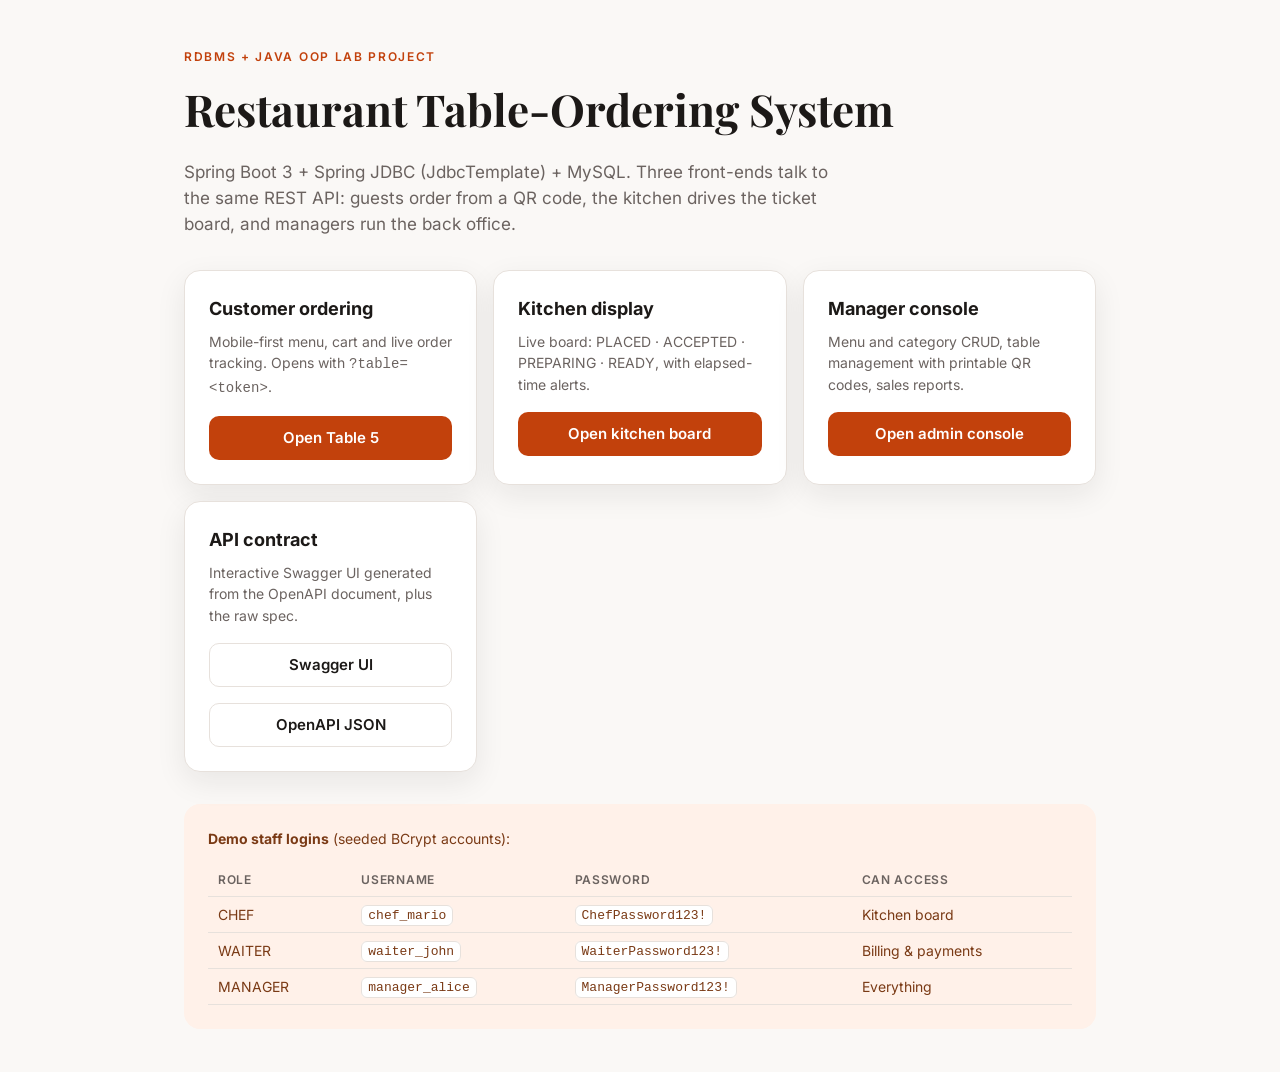
==== src/main/resources/static/index.html @ c3baa916 "Initial commit: QR restaurant table-ordering system (RDBMS + Java OOP) Spring Boot 3 + Spring JDBC J" ====
<!DOCTYPE html>
<html lang="en">
<head>
<meta charset="UTF-8">
<meta name="viewport" content="width=device-width, initial-scale=1">
<title>Restaurant Table-Ordering System</title>
<link rel="stylesheet" href="fonts/fonts.css">
<style>
  :root{
    --accent:#c2410c; --accent-soft:#fff1e9; --ink:#1c1917; --muted:#6b6360;
    --bg:#faf8f6; --card:#ffffff; --line:#e7e1dc;
    --s1:8px; --s2:16px; --s3:24px; --s4:32px; --s6:48px;
    --radius:16px; --shadow:0 10px 30px rgba(28,25,23,.08);
  }
  *{box-sizing:border-box}
  body{
    margin:0; background:var(--bg); color:var(--ink);
    font-family:'Inter',system-ui,-apple-system,sans-serif;
    line-height:1.55; -webkit-font-smoothing:antialiased;
  }
  .wrap{max-width:960px;margin:0 auto;padding:var(--s6) var(--s3) var(--s6)}
  .eyebrow{
    text-transform:uppercase;letter-spacing:.14em;font-size:12px;font-weight:600;
    color:var(--accent);margin:0 0 var(--s1)
  }
  h1{font-family:'Playfair Display',Georgia,serif;font-size:clamp(30px,5vw,44px);margin:0 0 var(--s2);font-weight:700}
  .lede{color:var(--muted);font-size:17px;margin:0 0 var(--s4);max-width:60ch}
  .grid{display:grid;gap:var(--s2);grid-template-columns:repeat(auto-fit,minmax(260px,1fr))}
  .card{
    background:var(--card);border:1px solid var(--line);border-radius:var(--radius);
    padding:var(--s3);box-shadow:var(--shadow);display:flex;flex-direction:column;gap:var(--s1)
  }
  .card h2{font-size:18px;margin:0}
  .card p{margin:0;color:var(--muted);font-size:14px}
  .btn{
    display:inline-flex;align-items:center;justify-content:center;gap:var(--s1);
    min-height:44px;padding:0 var(--s2);border-radius:10px;text-decoration:none;
    font-weight:600;font-size:15px;border:1px solid transparent;margin-top:var(--s1);
  }
  .btn-primary{background:var(--accent);color:#fff}
  .btn-primary:hover{filter:brightness(1.08)}
  .btn-ghost{border-color:var(--line);color:var(--ink);background:transparent}
  .btn:focus-visible{outline:3px solid var(--accent-soft);outline-offset:2px}
  .note{
    margin-top:var(--s4);background:var(--accent-soft);border-radius:var(--radius);
    padding:var(--s3);font-size:14px;color:#7a3a15
  }
  .note code{background:#fff;padding:2px 6px;border-radius:6px;font-size:13px;border:1px solid var(--line)}
  table{border-collapse:collapse;width:100%;margin-top:var(--s2);font-size:14px}
  th,td{text-align:left;padding:6px 10px;border-bottom:1px solid var(--line)}
  th{color:var(--muted);font-weight:600;font-size:12px;text-transform:uppercase;letter-spacing:.06em}
  a{color:var(--accent)}
</style>
</head>
<body>
<div class="wrap">
  <p class="eyebrow">RDBMS + Java OOP lab project</p>
  <h1>Restaurant Table-Ordering System</h1>
  <p class="lede">
    Spring Boot 3 + Spring JDBC (JdbcTemplate) + MySQL. Three front-ends talk to the same
    REST API: guests order from a QR code, the kitchen drives the ticket board, and managers
    run the back office.
  </p>

  <div class="grid">
    <div class="card">
      <h2>Customer ordering</h2>
      <p>Mobile-first menu, cart and live order tracking. Opens with <code>?table=&lt;token&gt;</code>.</p>
      <a class="btn btn-primary" href="customer/index.html?table=tok_tbl_05_e5b4a32109876543">Open Table 5</a>
    </div>
    <div class="card">
      <h2>Kitchen display</h2>
      <p>Live board: PLACED · ACCEPTED · PREPARING · READY, with elapsed-time alerts.</p>
      <a class="btn btn-primary" href="kitchen/">Open kitchen board</a>
    </div>
    <div class="card">
      <h2>Manager console</h2>
      <p>Menu and category CRUD, table management with printable QR codes, sales reports.</p>
      <a class="btn btn-primary" href="admin/">Open admin console</a>
    </div>
    <div class="card">
      <h2>API contract</h2>
      <p>Interactive Swagger UI generated from the OpenAPI document, plus the raw spec.</p>
      <a class="btn btn-ghost" href="swagger-ui.html">Swagger UI</a>
      <a class="btn btn-ghost" href="api-docs">OpenAPI JSON</a>
    </div>
  </div>

  <div class="note">
    <strong>Demo staff logins</strong> (seeded BCrypt accounts):
    <table>
      <tr><th>Role</th><th>Username</th><th>Password</th><th>Can access</th></tr>
      <tr><td>CHEF</td><td><code>chef_mario</code></td><td><code>ChefPassword123!</code></td><td>Kitchen board</td></tr>
      <tr><td>WAITER</td><td><code>waiter_john</code></td><td><code>WaiterPassword123!</code></td><td>Billing &amp; payments</td></tr>
      <tr><td>MANAGER</td><td><code>manager_alice</code></td><td><code>ManagerPassword123!</code></td><td>Everything</td></tr>
    </table>
  </div>
</div>
</body>
</html>
---- src/main/resources/static/fonts/fonts.css ----
﻿/* Local font bundle - Google Fonts woff2 files vendored locally so the app works offline. */
@font-face {
  font-family: 'Inter';
  font-style: normal;
  font-weight: 400;
  font-display: swap;
  src: url(inter-latin-ext-1.woff2) format('woff2');
  unicode-range: U+0100-02BA, U+02BD-02C5, U+02C7-02CC, U+02CE-02D7, U+02DD-02FF, U+0304, U+0308, U+0329, U+1D00-1DBF, U+1E00-1E9F, U+1EF2-1EFF, U+2020, U+20A0-20AB, U+20AD-20C4, U+2113, U+2C60-2C7F, U+A720-A7FF;
}
@font-face {
  font-family: 'Inter';
  font-style: normal;
  font-weight: 400;
  font-display: swap;
  src: url(inter-latin-2.woff2) format('woff2');
  unicode-range: U+0000-00FF, U+0131, U+0152-0153, U+02BB-02BC, U+02C6, U+02DA, U+02DC, U+0304, U+0308, U+0329, U+2000-206F, U+20AC, U+2122, U+2191, U+2193, U+2212, U+2215, U+FEFF, U+FFFD;
}
@font-face {
  font-family: 'Inter';
  font-style: normal;
  font-weight: 500;
  font-display: swap;
  src: url(inter-latin-ext-3.woff2) format('woff2');
  unicode-range: U+0100-02BA, U+02BD-02C5, U+02C7-02CC, U+02CE-02D7, U+02DD-02FF, U+0304, U+0308, U+0329, U+1D00-1DBF, U+1E00-1E9F, U+1EF2-1EFF, U+2020, U+20A0-20AB, U+20AD-20C4, U+2113, U+2C60-2C7F, U+A720-A7FF;
}
@font-face {
  font-family: 'Inter';
  font-style: normal;
  font-weight: 500;
  font-display: swap;
  src: url(inter-latin-4.woff2) format('woff2');
  unicode-range: U+0000-00FF, U+0131, U+0152-0153, U+02BB-02BC, U+02C6, U+02DA, U+02DC, U+0304, U+0308, U+0329, U+2000-206F, U+20AC, U+2122, U+2191, U+2193, U+2212, U+2215, U+FEFF, U+FFFD;
}
@font-face {
  font-family: 'Inter';
  font-style: normal;
  font-weight: 600;
  font-display: swap;
  src: url(inter-latin-ext-5.woff2) format('woff2');
  unicode-range: U+0100-02BA, U+02BD-02C5, U+02C7-02CC, U+02CE-02D7, U+02DD-02FF, U+0304, U+0308, U+0329, U+1D00-1DBF, U+1E00-1E9F, U+1EF2-1EFF, U+2020, U+20A0-20AB, U+20AD-20C4, U+2113, U+2C60-2C7F, U+A720-A7FF;
}
@font-face {
  font-family: 'Inter';
  font-style: normal;
  font-weight: 600;
  font-display: swap;
  src: url(inter-latin-6.woff2) format('woff2');
  unicode-range: U+0000-00FF, U+0131, U+0152-0153, U+02BB-02BC, U+02C6, U+02DA, U+02DC, U+0304, U+0308, U+0329, U+2000-206F, U+20AC, U+2122, U+2191, U+2193, U+2212, U+2215, U+FEFF, U+FFFD;
}
@font-face {
  font-family: 'Inter';
  font-style: normal;
  font-weight: 700;
  font-display: swap;
  src: url(inter-latin-ext-7.woff2) format('woff2');
  unicode-range: U+0100-02BA, U+02BD-02C5, U+02C7-02CC, U+02CE-02D7, U+02DD-02FF, U+0304, U+0308, U+0329, U+1D00-1DBF, U+1E00-1E9F, U+1EF2-1EFF, U+2020, U+20A0-20AB, U+20AD-20C4, U+2113, U+2C60-2C7F, U+A720-A7FF;
}
@font-face {
  font-family: 'Inter';
  font-style: normal;
  font-weight: 700;
  font-display: swap;
  src: url(inter-latin-8.woff2) format('woff2');
  unicode-range: U+0000-00FF, U+0131, U+0152-0153, U+02BB-02BC, U+02C6, U+02DA, U+02DC, U+0304, U+0308, U+0329, U+2000-206F, U+20AC, U+2122, U+2191, U+2193, U+2212, U+2215, U+FEFF, U+FFFD;
}
@font-face {
  font-family: 'Inter';
  font-style: normal;
  font-weight: 800;
  font-display: swap;
  src: url(inter-latin-ext-9.woff2) format('woff2');
  unicode-range: U+0100-02BA, U+02BD-02C5, U+02C7-02CC, U+02CE-02D7, U+02DD-02FF, U+0304, U+0308, U+0329, U+1D00-1DBF, U+1E00-1E9F, U+1EF2-1EFF, U+2020, U+20A0-20AB, U+20AD-20C4, U+2113, U+2C60-2C7F, U+A720-A7FF;
}
@font-face {
  font-family: 'Inter';
  font-style: normal;
  font-weight: 800;
  font-display: swap;
  src: url(inter-latin-10.woff2) format('woff2');
  unicode-range: U+0000-00FF, U+0131, U+0152-0153, U+02BB-02BC, U+02C6, U+02DA, U+02DC, U+0304, U+0308, U+0329, U+2000-206F, U+20AC, U+2122, U+2191, U+2193, U+2212, U+2215, U+FEFF, U+FFFD;
}
@font-face {
  font-family: 'Playfair Display';
  font-style: normal;
  font-weight: 600;
  font-display: swap;
  src: url(playfair-latin-ext-1.woff2) format('woff2');
  unicode-range: U+0100-02BA, U+02BD-02C5, U+02C7-02CC, U+02CE-02D7, U+02DD-02FF, U+0304, U+0308, U+0329, U+1D00-1DBF, U+1E00-1E9F, U+1EF2-1EFF, U+2020, U+20A0-20AB, U+20AD-20C4, U+2113, U+2C60-2C7F, U+A720-A7FF;
}
@font-face {
  font-family: 'Playfair Display';
  font-style: normal;
  font-weight: 600;
  font-display: swap;
  src: url(playfair-latin-2.woff2) format('woff2');
  unicode-range: U+0000-00FF, U+0131, U+0152-0153, U+02BB-02BC, U+02C6, U+02DA, U+02DC, U+0304, U+0308, U+0329, U+2000-206F, U+20AC, U+2122, U+2191, U+2193, U+2212, U+2215, U+FEFF, U+FFFD;
}
@font-face {
  font-family: 'Playfair Display';
  font-style: normal;
  font-weight: 700;
  font-display: swap;
  src: url(playfair-latin-ext-3.woff2) format('woff2');
  unicode-range: U+0100-02BA, U+02BD-02C5, U+02C7-02CC, U+02CE-02D7, U+02DD-02FF, U+0304, U+0308, U+0329, U+1D00-1DBF, U+1E00-1E9F, U+1EF2-1EFF, U+2020, U+20A0-20AB, U+20AD-20C4, U+2113, U+2C60-2C7F, U+A720-A7FF;
}
@font-face {
  font-family: 'Playfair Display';
  font-style: normal;
  font-weight: 700;
  font-display: swap;
  src: url(playfair-latin-4.woff2) format('woff2');
  unicode-range: U+0000-00FF, U+0131, U+0152-0153, U+02BB-02BC, U+02C6, U+02DA, U+02DC, U+0304, U+0308, U+0329, U+2000-206F, U+20AC, U+2122, U+2191, U+2193, U+2212, U+2215, U+FEFF, U+FFFD;
}
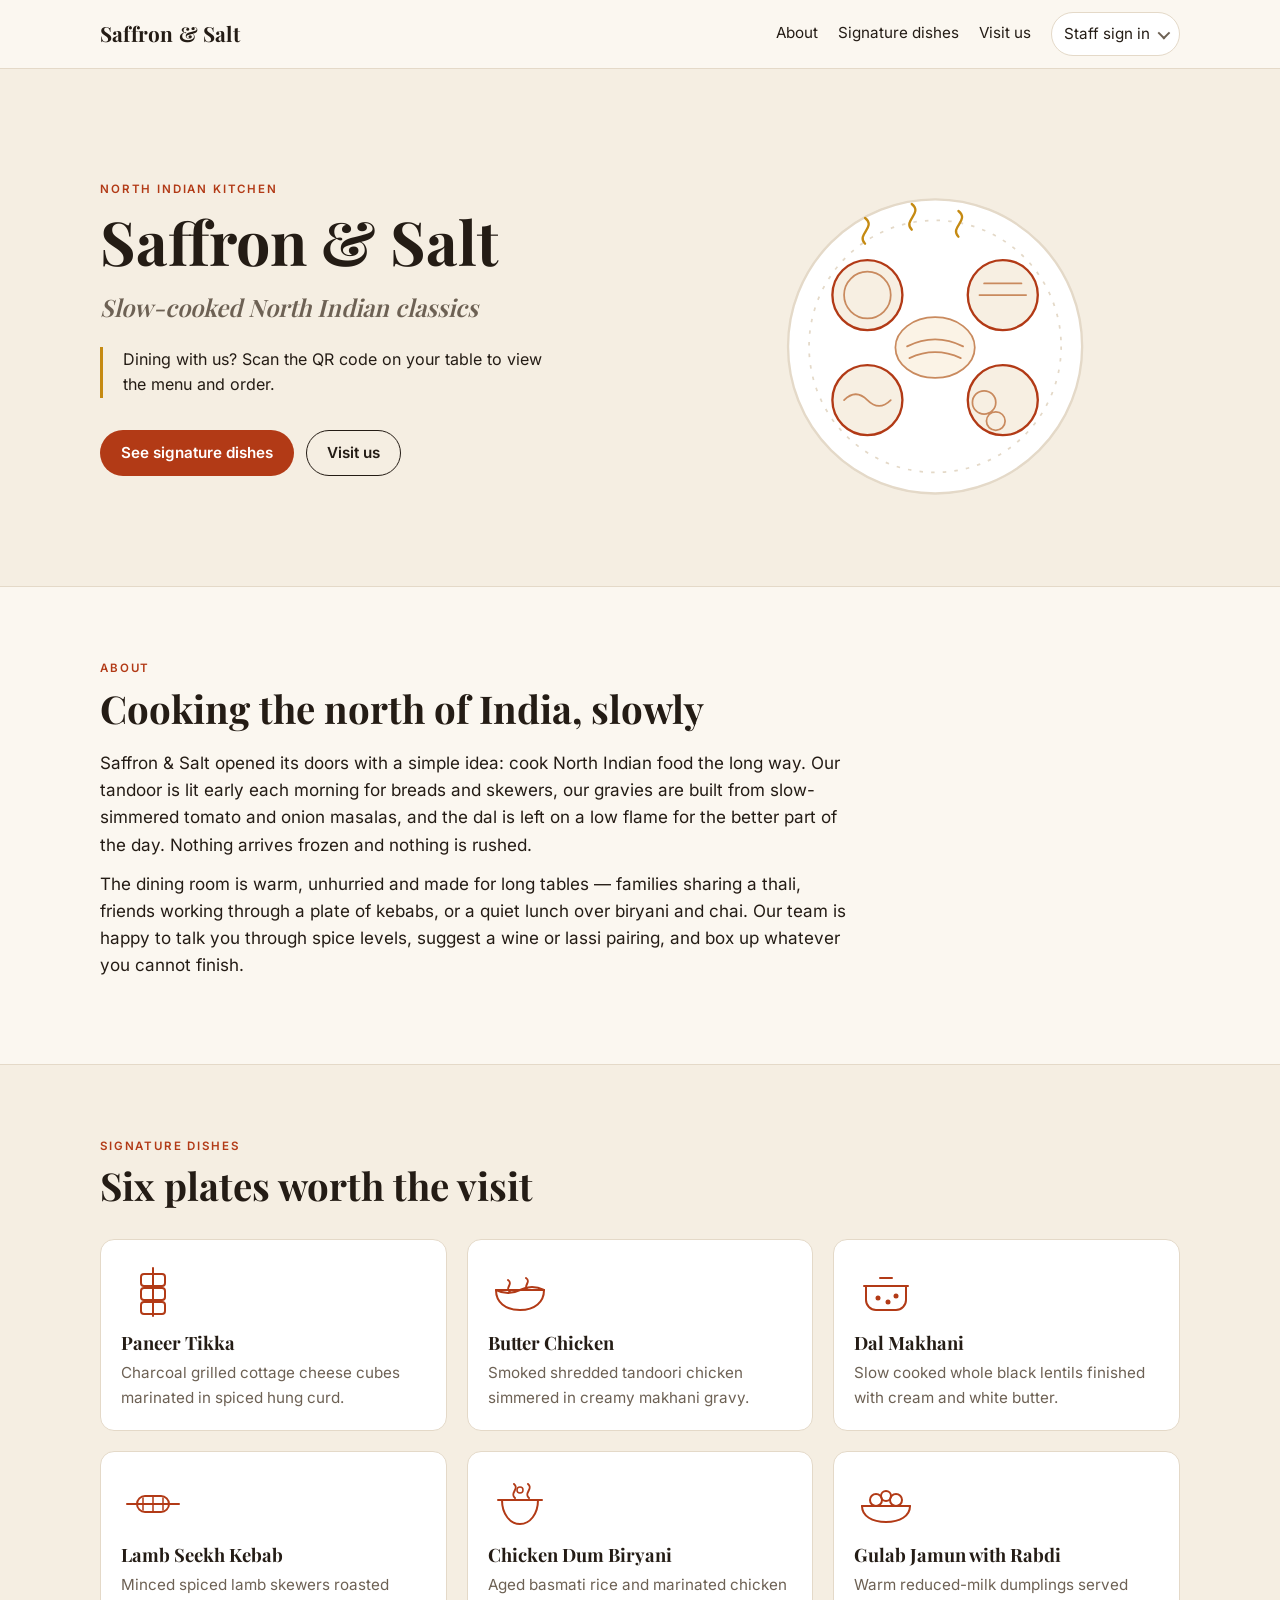
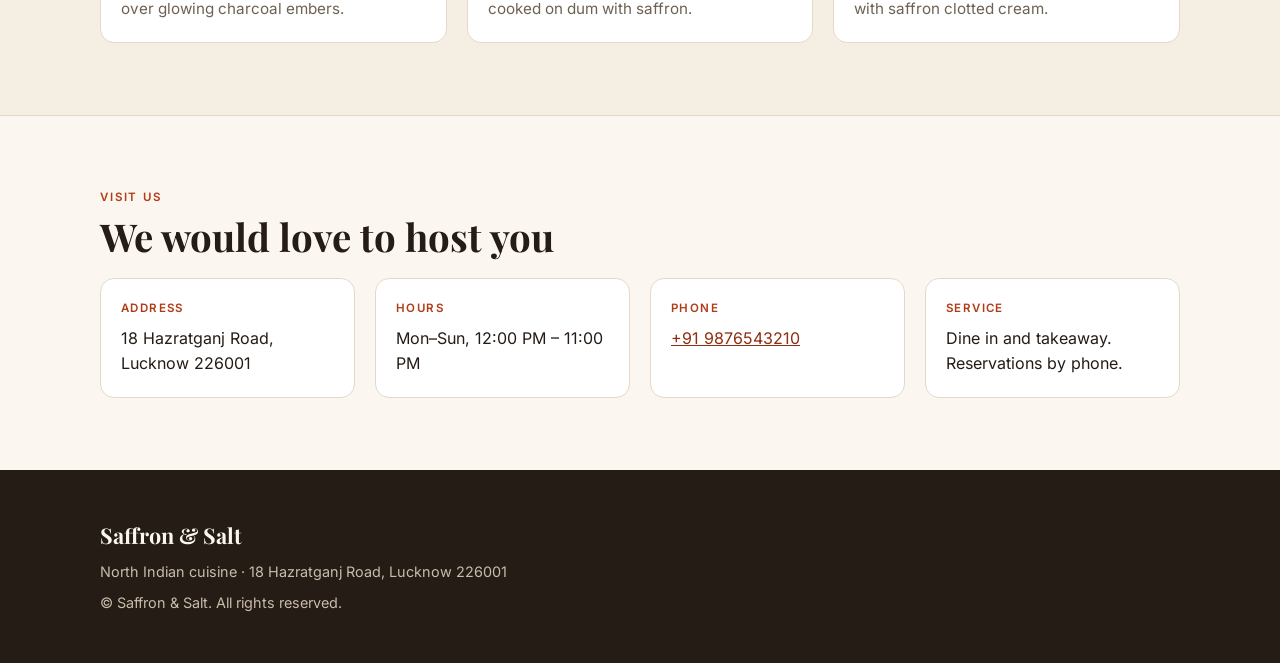
==== commit 9fd18e36: "UI revamp: landing page, kitchen board, customer scan screen - Replace public landing page with a re" ====
--- a/src/main/resources/static/index.html
+++ b/src/main/resources/static/index.html
@@ -3,98 +3,220 @@
 <head>
 <meta charset="UTF-8">
 <meta name="viewport" content="width=device-width, initial-scale=1">
-<title>Restaurant Table-Ordering System</title>
+<title>Saffron &amp; Salt &middot; Slow-cooked North Indian classics</title>
+<meta name="description" content="Saffron &amp; Salt is a North Indian restaurant serving tandoori starters, slow-cooked curries and dum biryani. Visit us at 18 Hazratganj Road, Lucknow 226001.">
 <link rel="stylesheet" href="fonts/fonts.css">
-<style>
-  :root{
-    --accent:#c2410c; --accent-soft:#fff1e9; --ink:#1c1917; --muted:#6b6360;
-    --bg:#faf8f6; --card:#ffffff; --line:#e7e1dc;
-    --s1:8px; --s2:16px; --s3:24px; --s4:32px; --s6:48px;
-    --radius:16px; --shadow:0 10px 30px rgba(28,25,23,.08);
-  }
-  *{box-sizing:border-box}
-  body{
-    margin:0; background:var(--bg); color:var(--ink);
-    font-family:'Inter',system-ui,-apple-system,sans-serif;
-    line-height:1.55; -webkit-font-smoothing:antialiased;
-  }
-  .wrap{max-width:960px;margin:0 auto;padding:var(--s6) var(--s3) var(--s6)}
-  .eyebrow{
-    text-transform:uppercase;letter-spacing:.14em;font-size:12px;font-weight:600;
-    color:var(--accent);margin:0 0 var(--s1)
-  }
-  h1{font-family:'Playfair Display',Georgia,serif;font-size:clamp(30px,5vw,44px);margin:0 0 var(--s2);font-weight:700}
-  .lede{color:var(--muted);font-size:17px;margin:0 0 var(--s4);max-width:60ch}
-  .grid{display:grid;gap:var(--s2);grid-template-columns:repeat(auto-fit,minmax(260px,1fr))}
-  .card{
-    background:var(--card);border:1px solid var(--line);border-radius:var(--radius);
-    padding:var(--s3);box-shadow:var(--shadow);display:flex;flex-direction:column;gap:var(--s1)
-  }
-  .card h2{font-size:18px;margin:0}
-  .card p{margin:0;color:var(--muted);font-size:14px}
-  .btn{
-    display:inline-flex;align-items:center;justify-content:center;gap:var(--s1);
-    min-height:44px;padding:0 var(--s2);border-radius:10px;text-decoration:none;
-    font-weight:600;font-size:15px;border:1px solid transparent;margin-top:var(--s1);
-  }
-  .btn-primary{background:var(--accent);color:#fff}
-  .btn-primary:hover{filter:brightness(1.08)}
-  .btn-ghost{border-color:var(--line);color:var(--ink);background:transparent}
-  .btn:focus-visible{outline:3px solid var(--accent-soft);outline-offset:2px}
-  .note{
-    margin-top:var(--s4);background:var(--accent-soft);border-radius:var(--radius);
-    padding:var(--s3);font-size:14px;color:#7a3a15
-  }
-  .note code{background:#fff;padding:2px 6px;border-radius:6px;font-size:13px;border:1px solid var(--line)}
-  table{border-collapse:collapse;width:100%;margin-top:var(--s2);font-size:14px}
-  th,td{text-align:left;padding:6px 10px;border-bottom:1px solid var(--line)}
-  th{color:var(--muted);font-weight:600;font-size:12px;text-transform:uppercase;letter-spacing:.06em}
-  a{color:var(--accent)}
-</style>
+<link rel="stylesheet" href="landing.css">
 </head>
 <body>
-<div class="wrap">
-  <p class="eyebrow">RDBMS + Java OOP lab project</p>
-  <h1>Restaurant Table-Ordering System</h1>
-  <p class="lede">
-    Spring Boot 3 + Spring JDBC (JdbcTemplate) + MySQL. Three front-ends talk to the same
-    REST API: guests order from a QR code, the kitchen drives the ticket board, and managers
-    run the back office.
-  </p>
-
-  <div class="grid">
-    <div class="card">
-      <h2>Customer ordering</h2>
-      <p>Mobile-first menu, cart and live order tracking. Opens with <code>?table=&lt;token&gt;</code>.</p>
-      <a class="btn btn-primary" href="customer/index.html?table=tok_tbl_05_e5b4a32109876543">Open Table 5</a>
-    </div>
-    <div class="card">
-      <h2>Kitchen display</h2>
-      <p>Live board: PLACED · ACCEPTED · PREPARING · READY, with elapsed-time alerts.</p>
-      <a class="btn btn-primary" href="kitchen/">Open kitchen board</a>
-    </div>
-    <div class="card">
-      <h2>Manager console</h2>
-      <p>Menu and category CRUD, table management with printable QR codes, sales reports.</p>
-      <a class="btn btn-primary" href="admin/">Open admin console</a>
-    </div>
-    <div class="card">
-      <h2>API contract</h2>
-      <p>Interactive Swagger UI generated from the OpenAPI document, plus the raw spec.</p>
-      <a class="btn btn-ghost" href="swagger-ui.html">Swagger UI</a>
-      <a class="btn btn-ghost" href="api-docs">OpenAPI JSON</a>
-    </div>
+<a class="skip-link" href="#main">Skip to content</a>
+
+<header class="site-header">
+  <div class="shell header-inner">
+    <a class="wordmark" href="#top">Saffron &amp; Salt</a>
+
+    <nav class="site-nav" aria-label="Primary">
+      <a href="#about">About</a>
+      <a href="#signature">Signature dishes</a>
+      <a href="#visit">Visit us</a>
+
+      <details class="staff-menu">
+        <summary>Staff sign in</summary>
+        <ul class="staff-menu__list">
+          <li><a href="kitchen/">Kitchen / Chef</a></li>
+          <li><a href="admin/">Manager</a></li>
+        </ul>
+      </details>
+    </nav>
   </div>
-
-  <div class="note">
-    <strong>Demo staff logins</strong> (seeded BCrypt accounts):
-    <table>
-      <tr><th>Role</th><th>Username</th><th>Password</th><th>Can access</th></tr>
-      <tr><td>CHEF</td><td><code>chef_mario</code></td><td><code>ChefPassword123!</code></td><td>Kitchen board</td></tr>
-      <tr><td>WAITER</td><td><code>waiter_john</code></td><td><code>WaiterPassword123!</code></td><td>Billing &amp; payments</td></tr>
-      <tr><td>MANAGER</td><td><code>manager_alice</code></td><td><code>ManagerPassword123!</code></td><td>Everything</td></tr>
-    </table>
+</header>
+
+<main id="main">
+
+  <section class="hero" id="top" aria-labelledby="hero-title">
+    <div class="shell hero-inner">
+      <div class="hero-copy">
+        <p class="eyebrow">North Indian kitchen</p>
+        <h1 id="hero-title">Saffron &amp; Salt</h1>
+        <p class="tagline">Slow-cooked North Indian classics</p>
+        <p class="scan-note">
+          Dining with us? Scan the QR code on your table to view the menu and order.
+        </p>
+        <p class="hero-links">
+          <a class="btn btn--primary" href="#signature">See signature dishes</a>
+          <a class="btn btn--ghost" href="#visit">Visit us</a>
+        </p>
+      </div>
+
+      <div class="hero-art" aria-hidden="true">
+        <svg viewBox="0 0 420 320" focusable="false">
+          <circle cx="210" cy="176" r="126" fill="#FFFFFF" stroke="#E4D9C8" stroke-width="2"/>
+          <circle cx="210" cy="176" r="108" fill="none" stroke="#E4D9C8" stroke-width="1.5" stroke-dasharray="3 7"/>
+          <circle cx="152" cy="132" r="30" fill="#F7EFE2" stroke="#B23A16" stroke-width="2"/>
+          <circle cx="152" cy="132" r="20" fill="none" stroke="#C98A5E" stroke-width="1.5"/>
+          <circle cx="268" cy="132" r="30" fill="#F7EFE2" stroke="#B23A16" stroke-width="2"/>
+          <path d="M248 132h40M252 122h32" fill="none" stroke="#C98A5E" stroke-width="1.5" stroke-linecap="round"/>
+          <circle cx="152" cy="222" r="30" fill="#F7EFE2" stroke="#B23A16" stroke-width="2"/>
+          <path d="M132 222q10-10 20 0t20 0" fill="none" stroke="#C98A5E" stroke-width="1.5" stroke-linecap="round"/>
+          <circle cx="268" cy="222" r="30" fill="#F7EFE2" stroke="#B23A16" stroke-width="2"/>
+          <path d="M252 214a10 10 0 1 0 0 20a10 10 0 1 0 0-20M262 232a8 8 0 1 0 0 16a8 8 0 1 0 0-16" fill="none" stroke="#C98A5E" stroke-width="1.5"/>
+          <ellipse cx="210" cy="177" rx="34" ry="26" fill="#FBF3E6" stroke="#C98A5E" stroke-width="1.5"/>
+          <path d="M186 176q24-12 48 0M188 186q22-10 44 0" fill="none" stroke="#C98A5E" stroke-width="1.5" stroke-linecap="round"/>
+          <g fill="none" stroke="#C58A12" stroke-width="2" stroke-linecap="round">
+            <path d="M150 66c10 8-8 14 0 22"/>
+            <path d="M190 54c10 8-8 14 0 22"/>
+            <path d="M230 60c10 8-8 14 0 22"/>
+          </g>
+        </svg>
+      </div>
+    </div>
+  </section>
+
+  <section class="section" id="about" aria-labelledby="about-title">
+    <div class="shell">
+      <p class="eyebrow">About</p>
+      <h2 id="about-title">Cooking the north of India, slowly</h2>
+      <div class="prose">
+        <p>
+          Saffron &amp; Salt opened its doors with a simple idea: cook North Indian food the long way.
+          Our tandoor is lit early each morning for breads and skewers, our gravies are built from
+          slow-simmered tomato and onion masalas, and the dal is left on a low flame for the better part
+          of the day. Nothing arrives frozen and nothing is rushed.
+        </p>
+        <p>
+          The dining room is warm, unhurried and made for long tables &mdash; families sharing a thali,
+          friends working through a plate of kebabs, or a quiet lunch over biryani and chai. Our team
+          is happy to talk you through spice levels, suggest a wine or lassi pairing, and box up whatever
+          you cannot finish.
+        </p>
+      </div>
+    </div>
+  </section>
+
+  <section class="section section--tinted" id="signature" aria-labelledby="signature-title">
+    <div class="shell">
+      <p class="eyebrow">Signature dishes</p>
+      <h2 id="signature-title">Six plates worth the visit</h2>
+
+      <ul class="dish-grid">
+        <li class="dish">
+          <span class="dish-art" aria-hidden="true">
+            <svg viewBox="0 0 64 64" focusable="false">
+              <path d="M32 8v48" stroke="currentColor" stroke-width="2" stroke-linecap="round"/>
+              <rect x="20" y="14" width="24" height="12" rx="3" fill="none" stroke="currentColor" stroke-width="2"/>
+              <rect x="20" y="28" width="24" height="12" rx="3" fill="none" stroke="currentColor" stroke-width="2"/>
+              <rect x="20" y="42" width="24" height="12" rx="3" fill="none" stroke="currentColor" stroke-width="2"/>
+            </svg>
+          </span>
+          <h3>Paneer Tikka</h3>
+          <p>Charcoal grilled cottage cheese cubes marinated in spiced hung curd.</p>
+        </li>
+
+        <li class="dish">
+          <span class="dish-art" aria-hidden="true">
+            <svg viewBox="0 0 64 64" focusable="false">
+              <path d="M8 30h48c0 12-9 20-24 20s-24-8-24-20Z" fill="none" stroke="currentColor" stroke-width="2" stroke-linejoin="round"/>
+              <path d="M8 30q12 6 24 0t24 0" fill="none" stroke="currentColor" stroke-width="2" stroke-linecap="round"/>
+              <path d="M20 20c6 4-4 8 2 12M38 18c6 4-4 8 2 12" fill="none" stroke="currentColor" stroke-width="2" stroke-linecap="round"/>
+            </svg>
+          </span>
+          <h3>Butter Chicken</h3>
+          <p>Smoked shredded tandoori chicken simmered in creamy makhani gravy.</p>
+        </li>
+
+        <li class="dish">
+          <span class="dish-art" aria-hidden="true">
+            <svg viewBox="0 0 64 64" focusable="false">
+              <path d="M12 26h40v14a10 10 0 0 1-10 10H22a10 10 0 0 1-10-10Z" fill="none" stroke="currentColor" stroke-width="2" stroke-linejoin="round"/>
+              <path d="M10 26h44" stroke="currentColor" stroke-width="2" stroke-linecap="round"/>
+              <path d="M26 18h12" stroke="currentColor" stroke-width="2" stroke-linecap="round"/>
+              <circle cx="24" cy="38" r="2.5" fill="currentColor"/>
+              <circle cx="34" cy="42" r="2.5" fill="currentColor"/>
+              <circle cx="42" cy="36" r="2.5" fill="currentColor"/>
+            </svg>
+          </span>
+          <h3>Dal Makhani</h3>
+          <p>Slow cooked whole black lentils finished with cream and white butter.</p>
+        </li>
+
+        <li class="dish">
+          <span class="dish-art" aria-hidden="true">
+            <svg viewBox="0 0 64 64" focusable="false">
+              <path d="M6 32h52" stroke="currentColor" stroke-width="2" stroke-linecap="round"/>
+              <rect x="16" y="24" width="32" height="16" rx="8" fill="none" stroke="currentColor" stroke-width="2"/>
+              <path d="M22 26v12M32 25v14M42 26v12" stroke="currentColor" stroke-width="1.5" stroke-linecap="round"/>
+              <path d="M12 32h-4M56 32h-4" stroke="currentColor" stroke-width="2" stroke-linecap="round"/>
+            </svg>
+          </span>
+          <h3>Lamb Seekh Kebab</h3>
+          <p>Minced spiced lamb skewers roasted over glowing charcoal embers.</p>
+        </li>
+
+        <li class="dish">
+          <span class="dish-art" aria-hidden="true">
+            <svg viewBox="0 0 64 64" focusable="false">
+              <path d="M14 28h36c0 14-8 24-18 24s-18-10-18-24Z" fill="none" stroke="currentColor" stroke-width="2" stroke-linejoin="round"/>
+              <path d="M10 28h44" stroke="currentColor" stroke-width="2" stroke-linecap="round"/>
+              <path d="M26 12c6 5-5 9 1 14M40 12c6 5-5 9 1 14" fill="none" stroke="currentColor" stroke-width="2" stroke-linecap="round"/>
+              <circle cx="32" cy="18" r="3" fill="none" stroke="currentColor" stroke-width="1.5"/>
+            </svg>
+          </span>
+          <h3>Chicken Dum Biryani</h3>
+          <p>Aged basmati rice and marinated chicken cooked on dum with saffron.</p>
+        </li>
+
+        <li class="dish">
+          <span class="dish-art" aria-hidden="true">
+            <svg viewBox="0 0 64 64" focusable="false">
+              <path d="M8 34h48c0 10-10 16-24 16S8 44 8 34Z" fill="none" stroke="currentColor" stroke-width="2" stroke-linejoin="round"/>
+              <path d="M8 34h48" stroke="currentColor" stroke-width="2" stroke-linecap="round"/>
+              <circle cx="22" cy="28" r="6" fill="none" stroke="currentColor" stroke-width="2"/>
+              <circle cx="42" cy="28" r="6" fill="none" stroke="currentColor" stroke-width="2"/>
+              <circle cx="32" cy="24" r="5" fill="none" stroke="currentColor" stroke-width="2"/>
+            </svg>
+          </span>
+          <h3>Gulab Jamun with Rabdi</h3>
+          <p>Warm reduced-milk dumplings served with saffron clotted cream.</p>
+        </li>
+      </ul>
+    </div>
+  </section>
+
+  <section class="section" id="visit" aria-labelledby="visit-title">
+    <div class="shell">
+      <p class="eyebrow">Visit us</p>
+      <h2 id="visit-title">We would love to host you</h2>
+
+      <dl class="visit-grid">
+        <div class="visit-item">
+          <dt>Address</dt>
+          <dd>18 Hazratganj Road, Lucknow 226001</dd>
+        </div>
+        <div class="visit-item">
+          <dt>Hours</dt>
+          <dd>Mon&ndash;Sun, 12:00 PM &ndash; 11:00 PM</dd>
+        </div>
+        <div class="visit-item">
+          <dt>Phone</dt>
+          <dd><a href="tel:+919876543210">+91 9876543210</a></dd>
+        </div>
+        <div class="visit-item">
+          <dt>Service</dt>
+          <dd>Dine in and takeaway. Reservations by phone.</dd>
+        </div>
+      </dl>
+    </div>
+  </section>
+
+</main>
+
+<footer class="site-footer">
+  <div class="shell footer-inner">
+    <p class="footer-wordmark">Saffron &amp; Salt</p>
+    <p class="footer-note">North Indian cuisine &middot; 18 Hazratganj Road, Lucknow 226001</p>
+    <p class="footer-note">&copy; Saffron &amp; Salt. All rights reserved.</p>
   </div>
-</div>
+</footer>
+
 </body>
 </html>
--- a/src/main/resources/static/landing.css
+++ b/src/main/resources/static/landing.css
@@ -0,0 +1,380 @@
+/* ============================================================================
+   Public restaurant site — warm, editorial, single page.
+   Fonts are the locally bundled Playfair Display (headings) + Inter (text);
+   every illustration is inline SVG, so the page makes no external requests.
+   ========================================================================== */
+
+:root {
+  --paper: #FBF7F0;
+  --paper-2: #F5EEE2;
+  --ink: #241C15;
+  --muted: #6D6154;
+  --line: #E4D9C8;
+  --accent: #B23A16;
+  --accent-dark: #8E2E11;
+  --gold: #C58A12;
+  --white: #FFFFFF;
+
+  --space-1: 8px;
+  --space-2: 12px;
+  --space-3: 20px;
+  --space-4: 32px;
+  --space-5: 48px;
+  --space-6: 72px;
+
+  --radius: 14px;
+  --shell: 1120px;
+}
+
+* { box-sizing: border-box; }
+
+body {
+  margin: 0;
+  background: var(--paper);
+  color: var(--ink);
+  font-family: 'Inter', system-ui, -apple-system, 'Segoe UI', sans-serif;
+  font-size: 17px;
+  line-height: 1.6;
+  -webkit-font-smoothing: antialiased;
+}
+
+h1, h2, h3 {
+  font-family: 'Playfair Display', Georgia, 'Times New Roman', serif;
+  font-weight: 700;
+  line-height: 1.15;
+  margin: 0;
+}
+
+a { color: var(--accent-dark); }
+
+a:hover { color: var(--accent); }
+
+:focus-visible {
+  outline: 3px solid var(--accent);
+  outline-offset: 3px;
+  border-radius: 4px;
+}
+
+.shell {
+  width: 100%;
+  max-width: var(--shell);
+  margin: 0 auto;
+  padding: 0 var(--space-3);
+}
+
+.skip-link {
+  position: absolute;
+  left: -9999px;
+  top: 0;
+  padding: var(--space-1) var(--space-2);
+  background: var(--ink);
+  color: var(--paper);
+}
+
+.skip-link:focus {
+  left: var(--space-2);
+  top: var(--space-2);
+  z-index: 20;
+}
+
+/* -------------------------------- Header -------------------------------- */
+
+.site-header {
+  position: sticky;
+  top: 0;
+  z-index: 10;
+  background: var(--paper);
+  border-bottom: 1px solid var(--line);
+}
+
+.header-inner {
+  display: flex;
+  flex-wrap: wrap;
+  align-items: center;
+  justify-content: space-between;
+  gap: var(--space-2);
+  min-height: 68px;
+}
+
+.wordmark {
+  font-family: 'Playfair Display', Georgia, serif;
+  font-size: 1.3rem;
+  font-weight: 700;
+  color: var(--ink);
+  text-decoration: none;
+  letter-spacing: 0.01em;
+}
+
+.site-nav {
+  display: flex;
+  flex-wrap: wrap;
+  align-items: center;
+  gap: var(--space-3);
+}
+
+.site-nav > a {
+  color: var(--ink);
+  text-decoration: none;
+  font-size: 0.95rem;
+  padding: var(--space-1) 0;
+  border-bottom: 2px solid transparent;
+}
+
+.site-nav > a:hover { border-bottom-color: var(--accent); }
+
+.staff-menu { position: relative; }
+
+.staff-menu > summary {
+  display: inline-flex;
+  align-items: center;
+  gap: var(--space-1);
+  min-height: 44px;
+  padding: 0 var(--space-2);
+  color: var(--ink);
+  font-size: 0.95rem;
+  border: 1px solid var(--line);
+  border-radius: 999px;
+  background: var(--white);
+  cursor: pointer;
+  list-style: none;
+}
+
+.staff-menu > summary::-webkit-details-marker { display: none; }
+
+.staff-menu > summary::after {
+  content: "";
+  width: 7px;
+  height: 7px;
+  border-right: 2px solid var(--muted);
+  border-bottom: 2px solid var(--muted);
+  transform: rotate(45deg) translateY(-2px);
+}
+
+.staff-menu[open] > summary { border-color: var(--accent); }
+
+.staff-menu__list {
+  position: absolute;
+  right: 0;
+  top: calc(100% + 6px);
+  min-width: 210px;
+  margin: 0;
+  padding: var(--space-1);
+  list-style: none;
+  background: var(--white);
+  border: 1px solid var(--line);
+  border-radius: var(--radius);
+  box-shadow: 0 14px 30px rgba(36, 28, 21, 0.12);
+}
+
+.staff-menu__list a {
+  display: flex;
+  align-items: center;
+  min-height: 44px;
+  padding: 0 var(--space-2);
+  color: var(--ink);
+  text-decoration: none;
+  border-radius: 8px;
+  font-size: 0.95rem;
+}
+
+.staff-menu__list a:hover { background: var(--paper-2); }
+
+/* --------------------------------- Hero --------------------------------- */
+
+.hero { background: var(--paper-2); border-bottom: 1px solid var(--line); }
+
+.hero-inner {
+  display: grid;
+  grid-template-columns: minmax(0, 1.05fr) minmax(0, 0.95fr);
+  align-items: center;
+  gap: var(--space-5);
+  padding-top: var(--space-6);
+  padding-bottom: var(--space-6);
+}
+
+.eyebrow {
+  margin: 0 0 var(--space-1);
+  text-transform: uppercase;
+  letter-spacing: 0.16em;
+  font-size: 0.72rem;
+  font-weight: 600;
+  color: var(--accent);
+}
+
+.hero h1 {
+  font-size: clamp(2.4rem, 6vw, 3.8rem);
+  margin-bottom: var(--space-2);
+}
+
+.tagline {
+  margin: 0 0 var(--space-3);
+  font-family: 'Playfair Display', Georgia, serif;
+  font-size: clamp(1.1rem, 2.4vw, 1.5rem);
+  font-style: italic;
+  color: var(--muted);
+}
+
+.scan-note {
+  margin: 0 0 var(--space-4);
+  padding-left: var(--space-3);
+  border-left: 3px solid var(--gold);
+  color: var(--ink);
+  font-size: 1rem;
+  max-width: 46ch;
+}
+
+.hero-links {
+  display: flex;
+  flex-wrap: wrap;
+  gap: var(--space-2);
+  margin: 0;
+}
+
+.hero-art svg { width: 100%; height: auto; display: block; }
+
+/* -------------------------------- Buttons ------------------------------- */
+
+.btn {
+  display: inline-flex;
+  align-items: center;
+  justify-content: center;
+  min-height: 46px;
+  padding: 0 var(--space-3);
+  border: 1px solid transparent;
+  border-radius: 999px;
+  font-size: 0.95rem;
+  font-weight: 600;
+  text-decoration: none;
+}
+
+.btn--primary { background: var(--accent); color: var(--white); }
+
+.btn--primary:hover { background: var(--accent-dark); color: var(--white); }
+
+.btn--ghost { border-color: var(--ink); color: var(--ink); }
+
+.btn--ghost:hover { background: var(--ink); color: var(--paper); }
+
+/* -------------------------------- Sections ------------------------------ */
+
+.section { padding: var(--space-6) 0; }
+
+.section--tinted {
+  background: var(--paper-2);
+  border-top: 1px solid var(--line);
+  border-bottom: 1px solid var(--line);
+}
+
+.section h2 {
+  font-size: clamp(1.7rem, 3.6vw, 2.4rem);
+  margin-bottom: var(--space-3);
+}
+
+.prose { max-width: 68ch; }
+
+.prose p { margin: 0 0 var(--space-2); }
+
+/* ------------------------------ Dish cards ------------------------------ */
+
+.dish-grid {
+  display: grid;
+  grid-template-columns: repeat(auto-fit, minmax(260px, 1fr));
+  gap: var(--space-3);
+  margin: var(--space-4) 0 0;
+  padding: 0;
+  list-style: none;
+}
+
+.dish {
+  display: flex;
+  flex-direction: column;
+  gap: var(--space-1);
+  padding: var(--space-3);
+  background: var(--white);
+  border: 1px solid var(--line);
+  border-radius: var(--radius);
+}
+
+.dish-art { color: var(--accent); }
+
+.dish-art svg { width: 64px; height: 64px; display: block; }
+
+.dish h3 { font-size: 1.15rem; }
+
+.dish p { margin: 0; color: var(--muted); font-size: 0.95rem; }
+
+/* ------------------------------- Visit us ------------------------------- */
+
+.visit-grid {
+  display: grid;
+  grid-template-columns: repeat(auto-fit, minmax(240px, 1fr));
+  gap: var(--space-3);
+  margin: 0;
+}
+
+.visit-item {
+  padding: var(--space-3);
+  background: var(--white);
+  border: 1px solid var(--line);
+  border-radius: var(--radius);
+}
+
+.visit-item dt {
+  text-transform: uppercase;
+  letter-spacing: 0.12em;
+  font-size: 0.72rem;
+  font-weight: 600;
+  color: var(--accent);
+  margin-bottom: var(--space-1);
+}
+
+.visit-item dd { margin: 0; font-size: 1rem; }
+
+/* -------------------------------- Footer -------------------------------- */
+
+.site-footer {
+  background: var(--ink);
+  color: #F0E8DC;
+  padding: var(--space-5) 0;
+}
+
+.footer-inner { display: grid; gap: var(--space-1); }
+
+.footer-wordmark {
+  margin: 0;
+  font-family: 'Playfair Display', Georgia, serif;
+  font-size: 1.35rem;
+  font-weight: 700;
+  color: var(--paper);
+}
+
+.footer-note { margin: 0; font-size: 0.9rem; color: #C9BCA9; }
+
+/* ------------------------------ Responsive ------------------------------ */
+
+@media (max-width: 900px) {
+  .hero-inner {
+    grid-template-columns: 1fr;
+    gap: var(--space-4);
+    padding-top: var(--space-5);
+    padding-bottom: var(--space-5);
+  }
+
+  .hero-art { order: -1; max-width: 420px; }
+}
+
+@media (max-width: 620px) {
+  body { font-size: 16px; }
+
+  .header-inner { align-items: flex-start; padding-top: var(--space-1); }
+
+  .site-nav { gap: var(--space-2); }
+
+  .staff-menu__list { right: auto; left: 0; }
+
+  .section { padding: var(--space-5) 0; }
+}
+
+@media (prefers-reduced-motion: reduce) {
+  * { scroll-behavior: auto !important; }
+}
